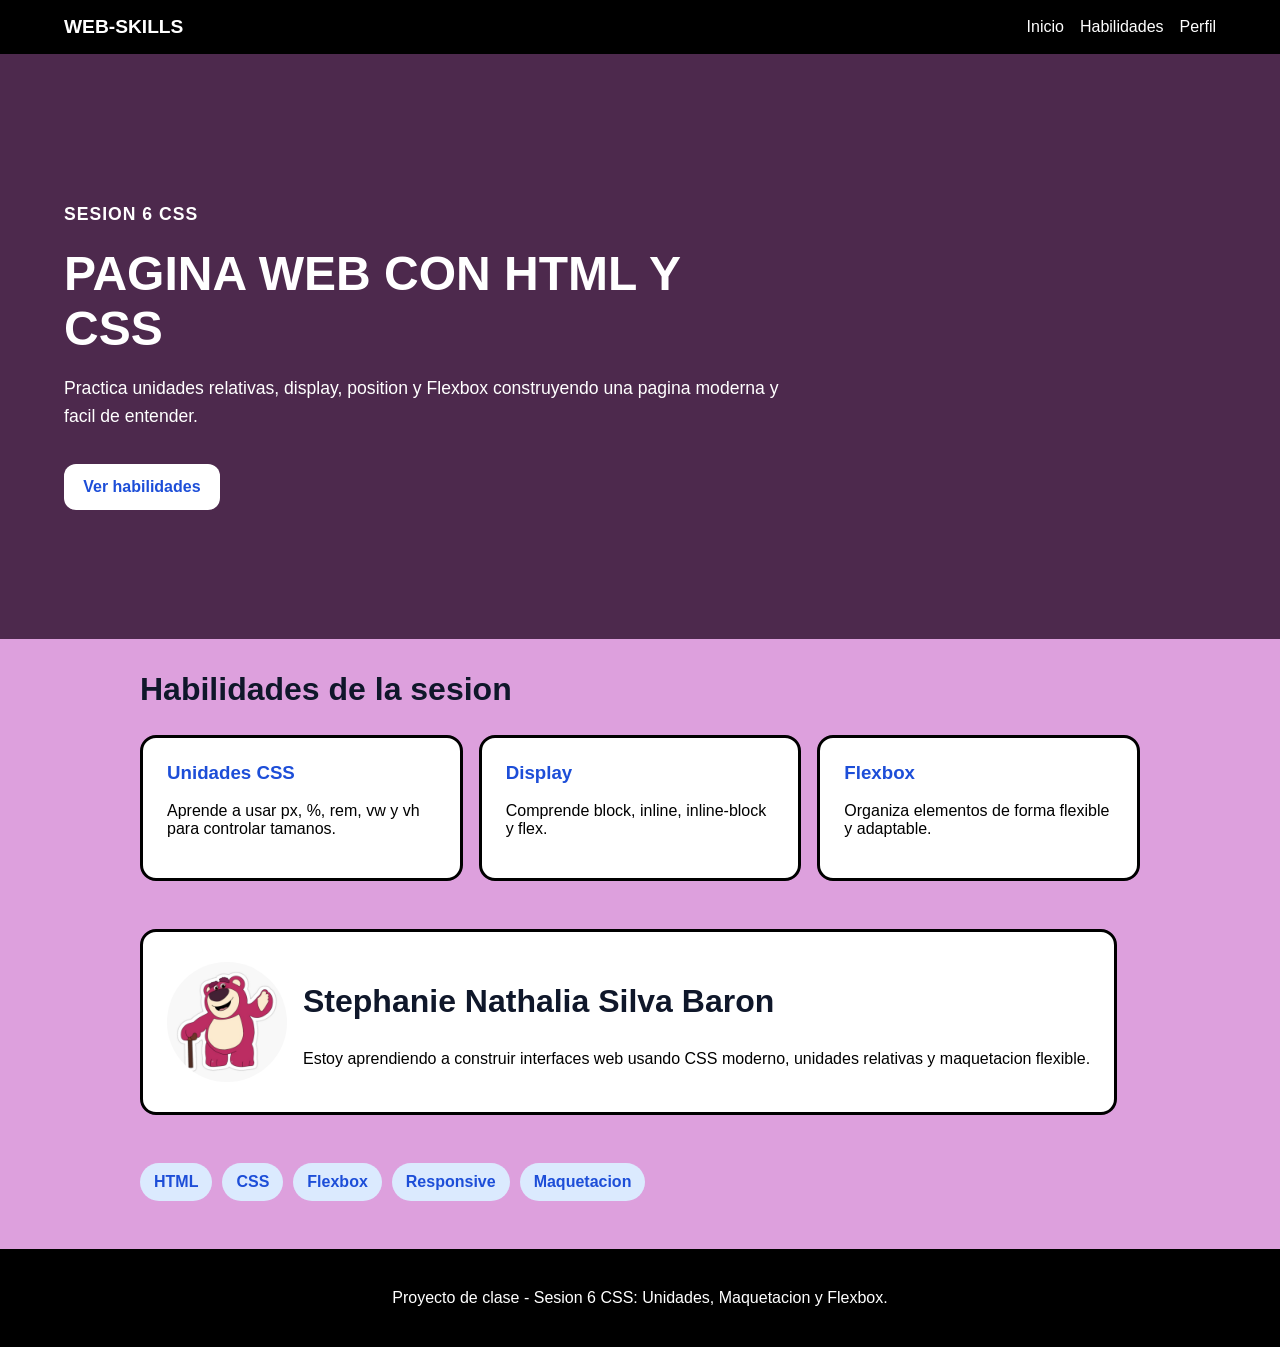
==== index.html @ 6dcf494c "Add files via upload" ====
<!DOCTYPE html>
<html lang="es">

<head>
    <meta charset="UTF-8">
    <meta name="viewport" content="width=device-width, initial-scale=1.0">
    <title>Landing Curso Web</title>
    <link rel="stylesheet" href="css/styles.css">
</head>

<body>
    <nav class="navegacion">
        <a class="logo" href="#inicio">WEB-SKILLS</a>
        <div class="nav-links">
            <a href="#inicio">Inicio</a>
            <a href="#habilidades">Habilidades</a>
            <a href="#perfil">Perfil</a>
        </div>
    </nav>
    <header id="inicio" class="hero">
        <div class="hero-content">
            <p class="eyebrow">Sesion 6 CSS</p>
            <h1>PAGINA WEB CON HTML Y CSS</h1>
            <p>
                Practica unidades relativas, display, position y Flexbox construyendo
                una pagina moderna y facil de entender.
            </p>
            <a class="button" href="#habilidades">Ver habilidades</a>
        </div>
    </header>
    <main class="container">
        <section id="habilidades" class="section">
            <h2>Habilidades de la sesion</h2>
            <div class="cards">
                <article class="card">
                    <h3>Unidades CSS</h3>
                    <p>Aprende a usar px, %, rem, vw y vh para controlar tamanos.</p>
                </article>
                <article class="card">
                    <h3>Display</h3>
                    <p>Comprende block, inline, inline-block y flex.</p>
                </article>
                <article class="card">
                    <h3>Flexbox</h3>
                    <p>Organiza elementos de forma flexible y adaptable.</p>
                </article>
                <section id="perfil" class="profile-row">
                    <img src="assets/lotso.png" alt="Avatar del estudiante">
                    <div>
                        <h2>Stephanie Nathalia Silva Baron</h2>
                        <p>
                            Estoy aprendiendo a construir interfaces web usando CSS moderno,
                            unidades relativas y maquetacion flexible.
                        </p>
                    </div>
                </section>
                <section class="tags">
                    <span>HTML</span>
                    <span>CSS</span>
                    <span>Flexbox</span>
                    <span>Responsive</span>
                    <span>Maquetacion</span>
                </section>

            </div>
        </section>
    </main>
    <footer class="footer">
        <p>Proyecto de clase - Sesion 6 CSS: Unidades, Maquetacion y Flexbox.</p>
    </footer>
</body>

</html>
---- css/styles.css ----
* {
    box-sizing: border-box;
}

body {
    margin: 0;
    font-family: Arial, Helvetica, sans-serif;
    background-color: plum;
    color: black;
}

.navegacion {
    position: sticky;
    top: 0;
    display: flex;
    justify-content: space-between;
    align-items: center;
    
    padding: 16px 5%;
    background-color: black;
    color: white;
    z-index: 10;
}

.logo {
    color: white;
    font-weight: bold;
    text-decoration: none;
    font-size: 1.2rem;
}

.nav-links {
    display: flex;
    gap: 16px;
    flex-wrap: wrap;
 }

.nav-links a {
    color: white;
    text-decoration: none;
}

.hero {
    min-height: 65vh;
    display: flex;
    align-items: center;
    padding: 5vw;
    background-color: rgb(77, 41, 77);
    color: white;
}
    
.hero-content {
    max-width: 720px;
}

.eyebrow {
    font-weight: bold;
    letter-spacing: 1px;
    text-transform: uppercase;
 }

.hero h1 {
    font-size: 3rem;
    margin: 0 0 1rem;
}

.hero p {
    font-size: 1.1rem;
    line-height: 1.6;
}

.button {
    display: inline-block;
    margin-top: 1rem;
    padding: 0.9rem 1.2rem;
    background-color: white;
    color: #1d4ed8;
    text-decoration: none;
    border-radius: 12px;
    font-weight: bold;
}

.container {
    width: 92%;
    max-width: 1000px;
     margin: 2rem auto;
}

.section h2 {
    font-size: 2rem;
    color: #0f172a;
}

.cards {
    display: flex;
    gap: 1rem;
    flex-wrap: wrap;
}
.card {
    flex: 1;
    min-width: 220px;
    background-color: white;
    padding: 1.5rem;
     border: 3px solid black;
    border-radius: 16px;
}
.card h3 {
    color: #1d4ed8;
    margin-top: 0;
}
.profile-row {
    display: flex;
    align-items: center;
    gap: 1rem;
    margin-top: 2rem;
    padding: 1.5rem;
    background-color: white;
    border-radius: 16px;
    border: 3px solid black;
}
.profile-row img {
    width: 120px;
    height: 120px;
    border-radius: 50%;
}
.profile-row p {
    line-height: 1.6;
}
.tags {
    display: flex;
    flex-wrap: wrap;
    gap: 10px;
    margin-top: 2rem;
}
.tags span {
    display: inline-block;
    background-color: #dbeafe;
    color: #1d4ed8;
    padding: 10px 14px;
    border-radius: 20px;
    font-weight: bold;
 }
.footer {
    margin-top: 3rem;
    padding: 1.5rem;
    text-align: center;
    background-color: black;
    color: white;
}
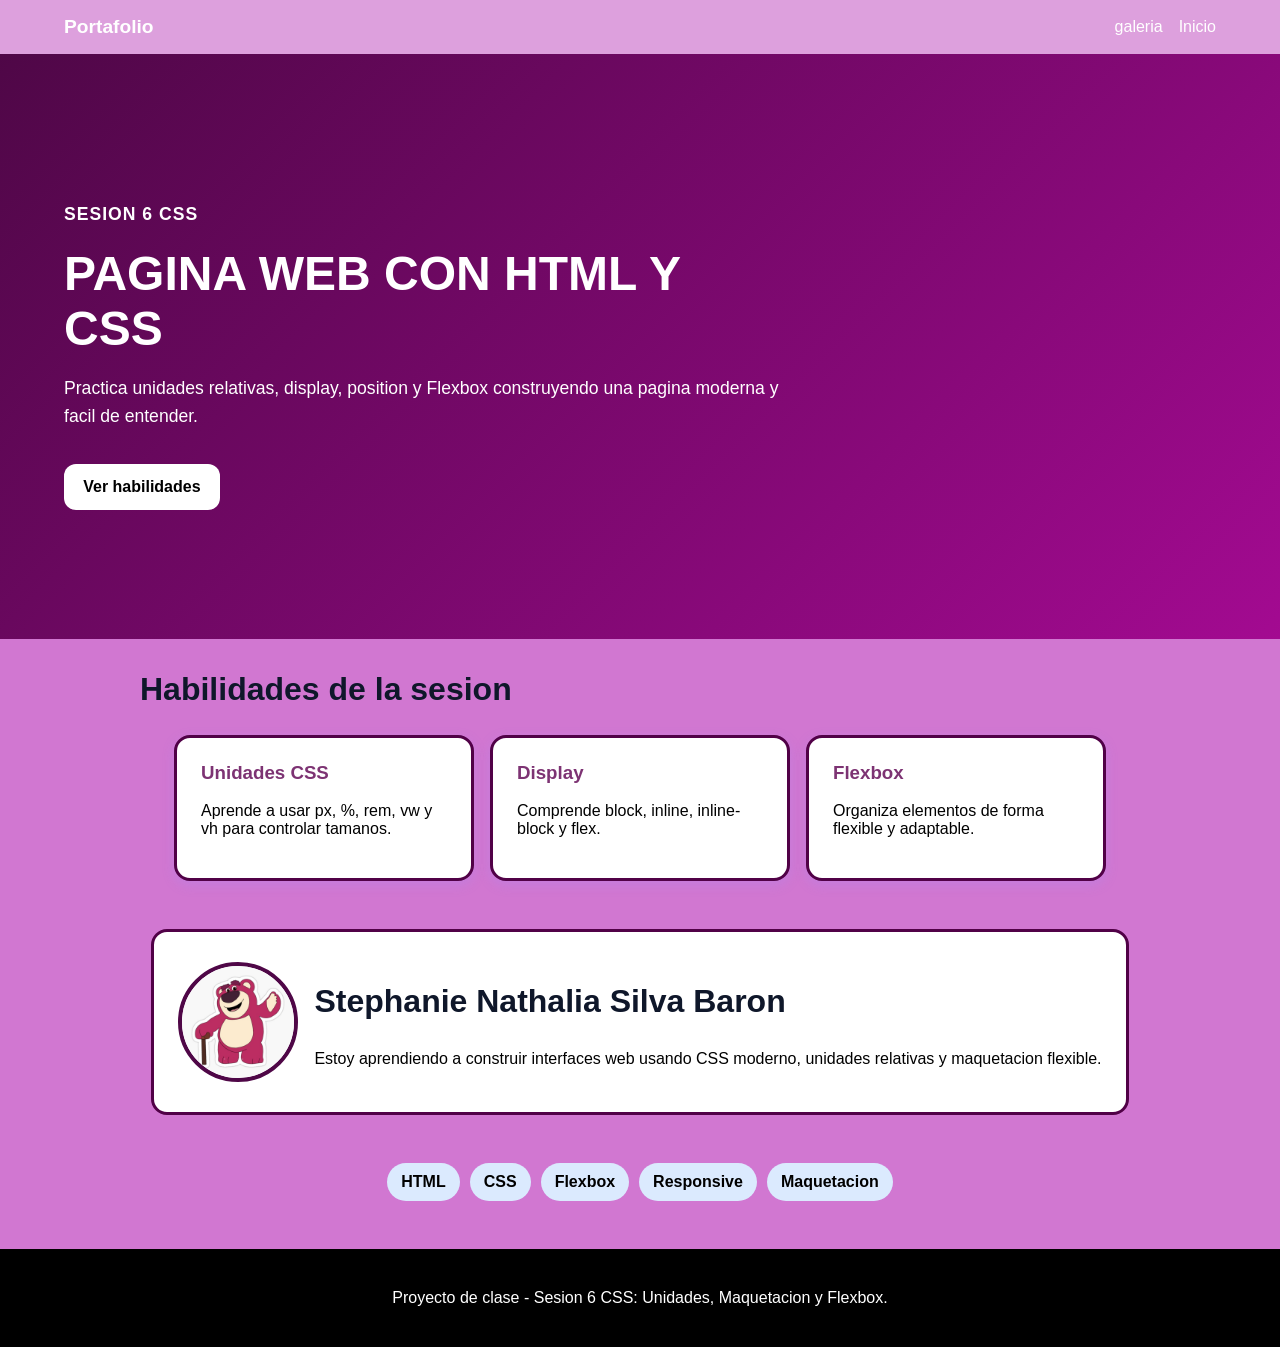
==== commit b8930262: "se agrego galeria y menus" ====
--- a/index.html
+++ b/index.html
@@ -9,12 +9,11 @@
 </head>
 
 <body>
-    <nav class="navegacion">
-        <a class="logo" href="#inicio">WEB-SKILLS</a>
+    <nav class="navbar">
+        <a class="logo" href="#inicio">Portafolio</a>
         <div class="nav-links">
+            <a href="galeria.html">galeria</a>
             <a href="#inicio">Inicio</a>
-            <a href="#habilidades">Habilidades</a>
-            <a href="#perfil">Perfil</a>
         </div>
     </nav>
     <header id="inicio" class="hero">
--- a/css/styles.css
+++ b/css/styles.css
@@ -5,11 +5,11 @@
 body {
     margin: 0;
     font-family: Arial, Helvetica, sans-serif;
-    background-color: plum;
+    background-color: rgb(209, 119, 209);
     color: black;
 }
 
-.navegacion {
+.navbar{
     position: sticky;
     top: 0;
     display: flex;
@@ -17,7 +17,7 @@
     align-items: center;
     
     padding: 16px 5%;
-    background-color: black;
+    background-color: plum; 
     color: white;
     z-index: 10;
 }
@@ -40,12 +40,17 @@
     text-decoration: none;
 }
 
+.nav-links a:hover {  
+    color: #4f0747;
+    transition: 0.3s;
+}   
+
 .hero {
     min-height: 65vh;
     display: flex;
     align-items: center;
     padding: 5vw;
-    background-color: rgb(77, 41, 77);
+    background: linear-gradient(135deg, #4f0747, #a30a91); 
     color: white;
 }
     
@@ -74,10 +79,17 @@
     margin-top: 1rem;
     padding: 0.9rem 1.2rem;
     background-color: white;
-    color: #1d4ed8;
+    color: black;
     text-decoration: none;
     border-radius: 12px;
     font-weight: bold;
+    transition: all 0.3s ease;
+}
+
+.button:hover { 
+    background-color: #4f0747;
+    color: white;
+    transform: scale(1.05);
 }
 
 .container {
@@ -95,19 +107,25 @@
     display: flex;
     gap: 1rem;
     flex-wrap: wrap;
+    justify-content: center;
 }
+
 .card {
     flex: 1;
-    min-width: 220px;
+    min-width: 250px;
+    max-width: 300px;
     background-color: white;
     padding: 1.5rem;
-     border: 3px solid black;
+    border: 3px solid #510147;
     border-radius: 16px;
+    box-shadow: 0 4px 12px rgba(167, 139, 250, 0.3);
 }
+
 .card h3 {
-    color: #1d4ed8;
+    color: #7d3373;
     margin-top: 0;
 }
+
 .profile-row {
     display: flex;
     align-items: center;
@@ -116,34 +134,47 @@
     padding: 1.5rem;
     background-color: white;
     border-radius: 16px;
-    border: 3px solid black;
+    border: 3px solid #510147;
 }
+
 .profile-row img {
     width: 120px;
     height: 120px;
     border-radius: 50%;
+    border: 4px solid #4f0747;
 }
+
 .profile-row p {
     line-height: 1.6;
 }
+
 .tags {
     display: flex;
     flex-wrap: wrap;
     gap: 10px;
     margin-top: 2rem;
 }
+
 .tags span {
     display: inline-block;
     background-color: #dbeafe;
-    color: #1d4ed8;
+    color: black;
     padding: 10px 14px;
     border-radius: 20px;
     font-weight: bold;
- }
+    transition: 0.3s; 
+    cursor: pointer;
+}
+
+.tags span:hover { 
+    background-color: #4f0747;
+    color: white;
+}
+
 .footer {
     margin-top: 3rem;
     padding: 1.5rem;
     text-align: center;
     background-color: black;
     color: white;
-}+}
